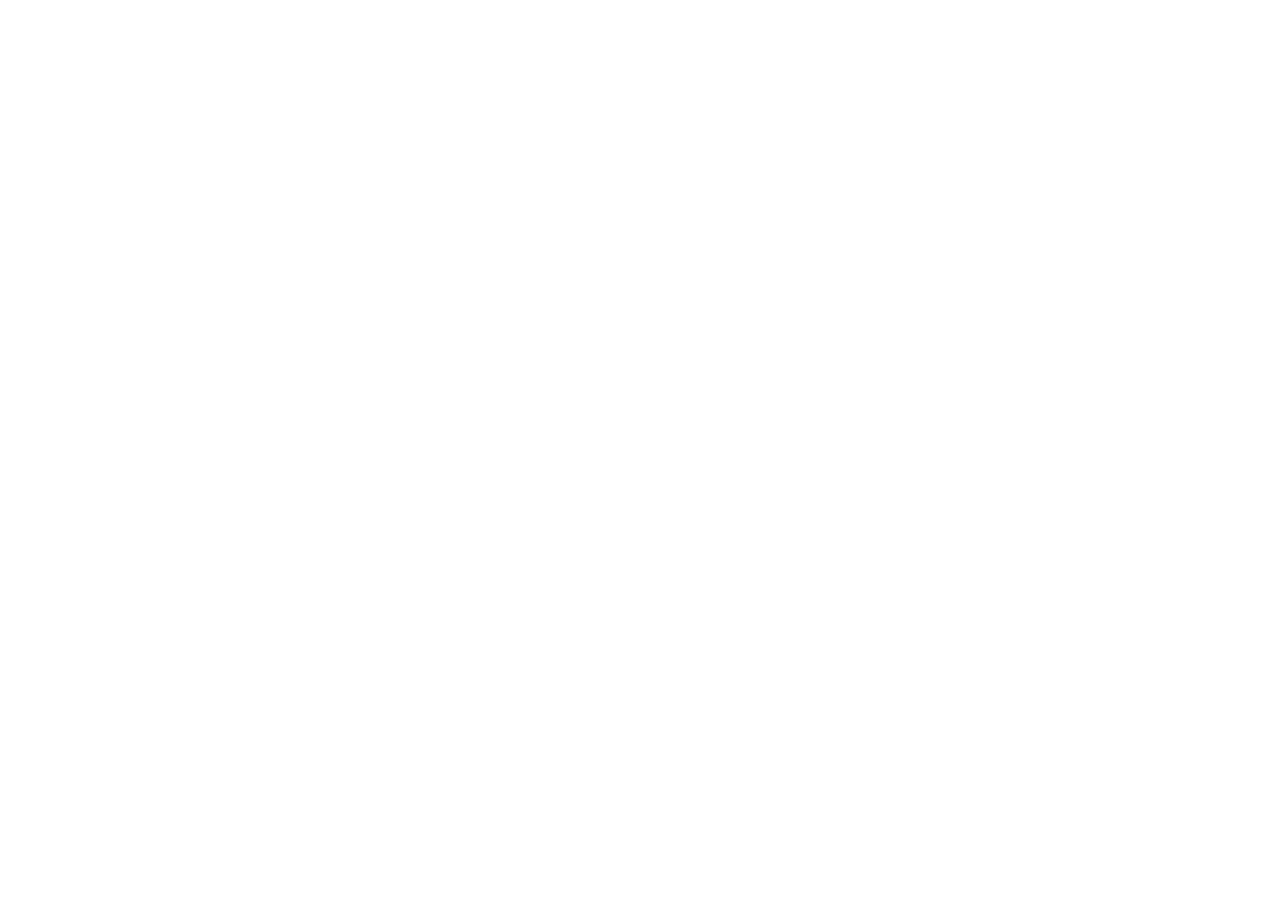
==== LocalTurístico/index.html @ b23d18bb "criação dos arquivos e pastas" ====
<!DOCTYPE html>
<html lang="pt-br">
  <head>
    <meta charset="UTF-8" />
    <meta name="viewport" content="width=device-width, initial-scale=1.0" />
    <title>Local Turístico</title>
    <link rel="stylesheet" href="style.css" />
  </head>
  <body></body>
</html>
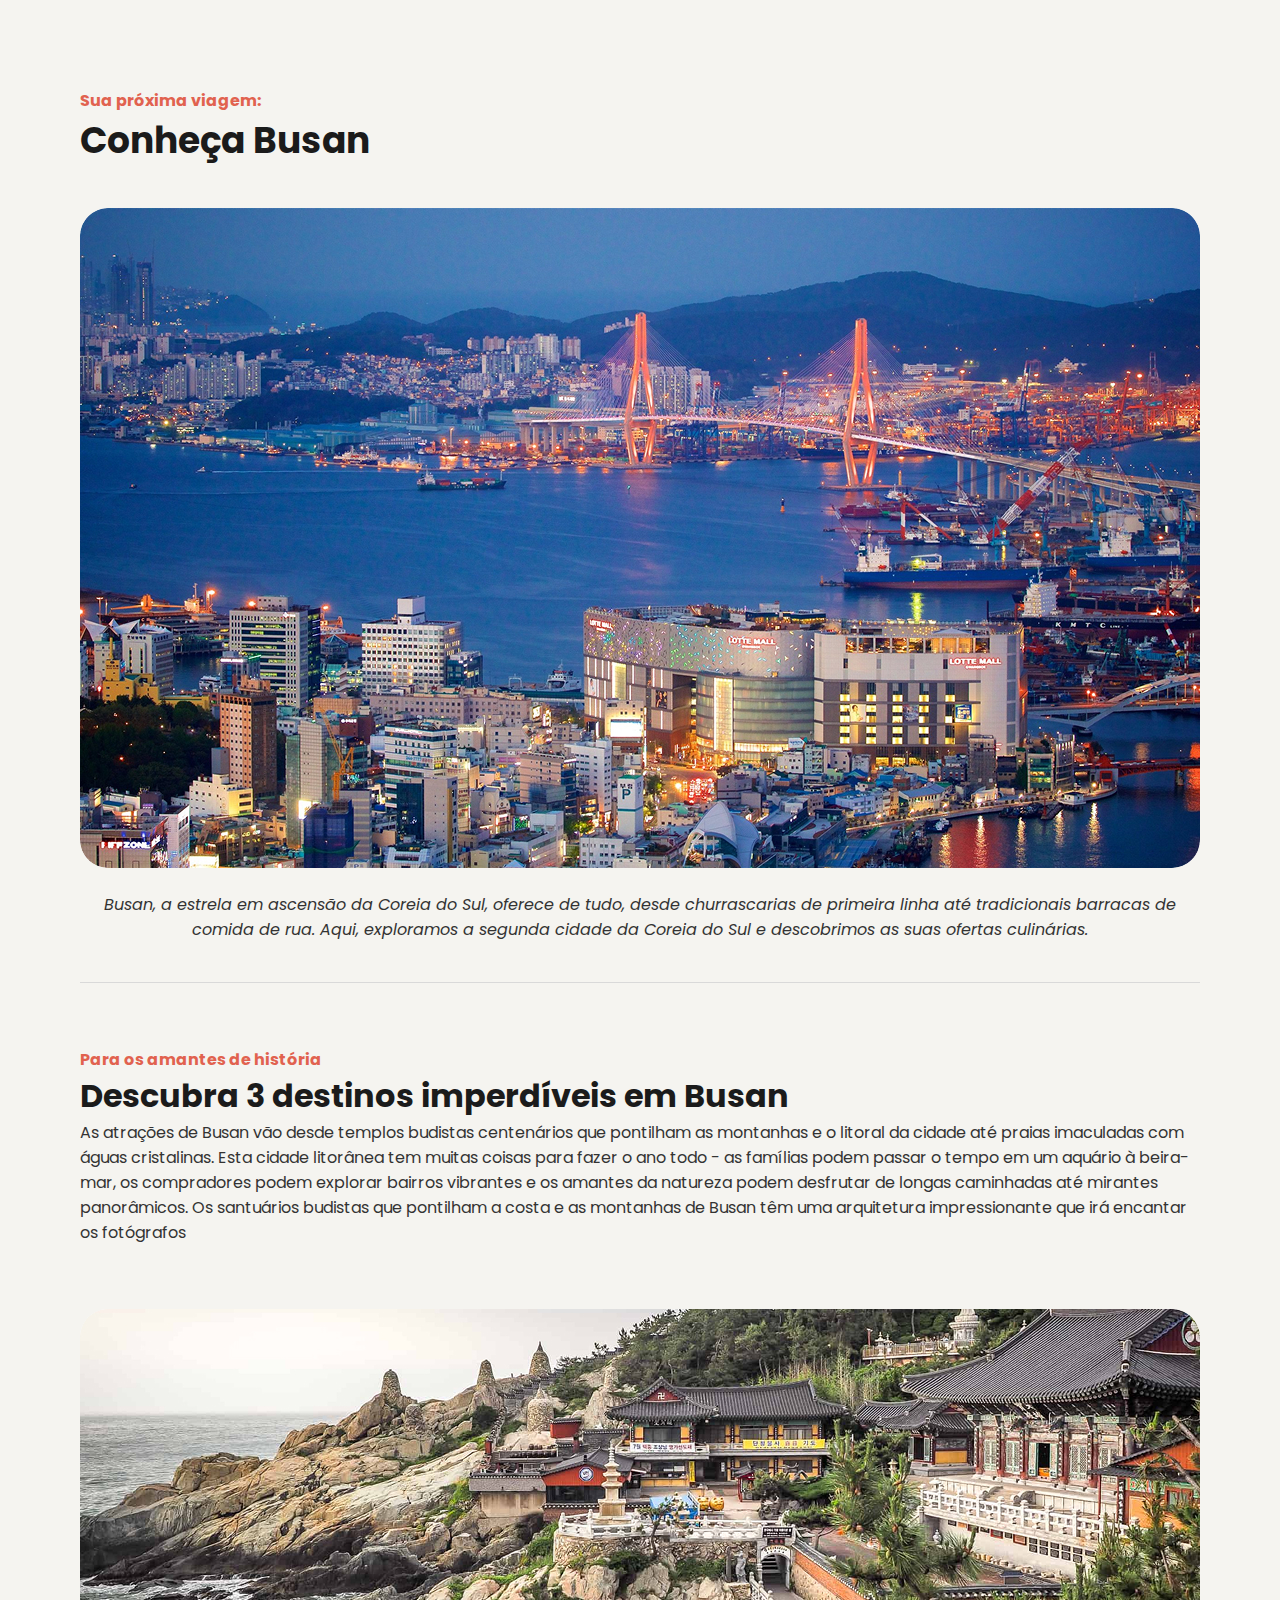
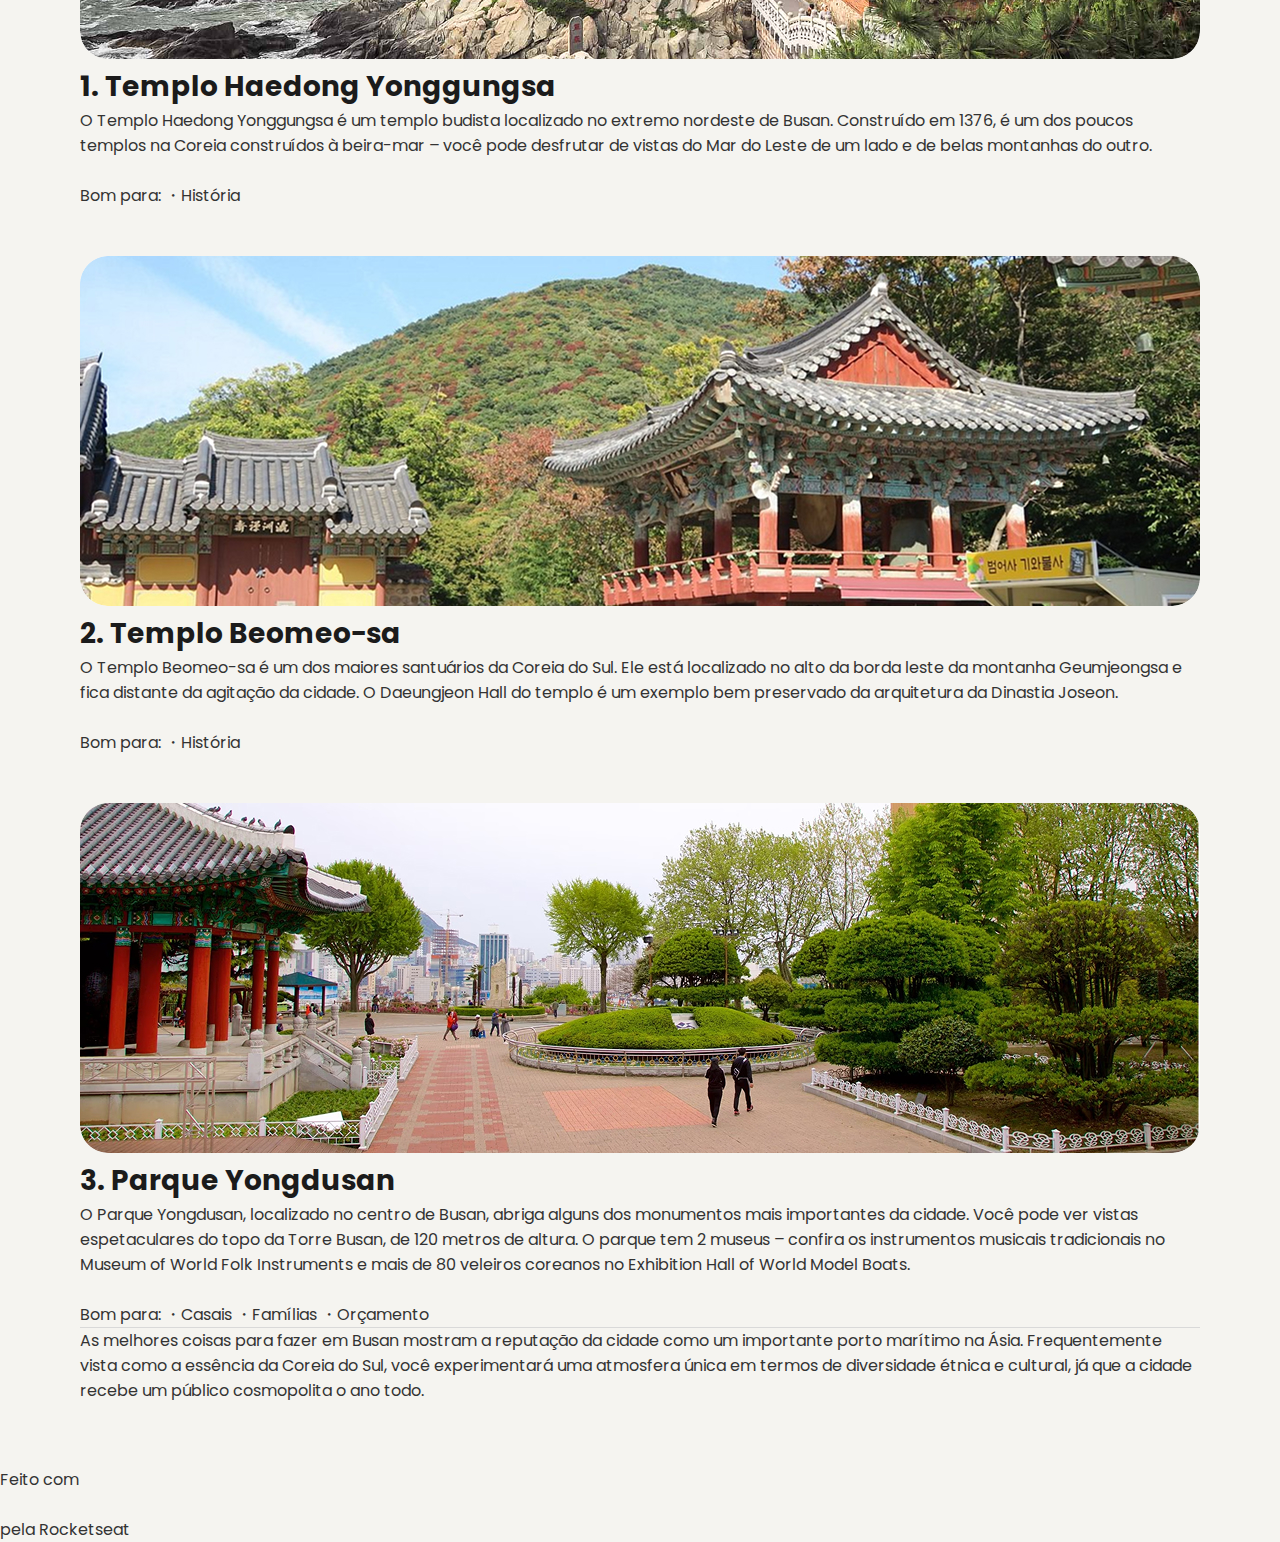
==== commit 87906ab2: "First Half" ====
--- a/LocalTurístico/index.html
+++ b/LocalTurístico/index.html
@@ -2,9 +2,123 @@
 <html lang="pt-br">
   <head>
     <meta charset="UTF-8" />
+    <link rel="preconnect" href="https://fonts.googleapis.com" />
+    <link rel="preconnect" href="https://fonts.gstatic.com" crossorigin />
     <meta name="viewport" content="width=device-width, initial-scale=1.0" />
     <title>Local Turístico</title>
     <link rel="stylesheet" href="style.css" />
+    <link
+      href="https://fonts.googleapis.com/css2?family=Alice&family=Open+Sans:ital,wght@0,300..800;1,300..800&family=Poppins:ital,wght@0,100;0,200;0,300;0,400;0,500;0,600;0,700;0,800;0,900;1,100;1,200;1,300;1,400;1,500;1,600;1,700;1,800;1,900&display=swap"
+      rel="stylesheet"
+    />
   </head>
-  <body></body>
+  <body>
+    <div id="page">
+      <section id="title-page">
+        <p class="headline">Sua próxima viagem:</p>
+        <h1>Conheça Busan</h1>
+      </section>
+      <section id="description">
+        <img
+          src="assets/busan.jpg"
+          alt="Imagem da cidade de Busan, prédios, uma ponte, rio, e varios navios"
+        />
+        <p>
+          Busan, a estrela em ascensão da Coreia do Sul, oferece de tudo, desde
+          churrascarias de primeira linha até tradicionais barracas de comida de
+          rua. Aqui, exploramos a segunda cidade da Coreia do Sul e descobrimos
+          as suas ofertas culinárias.
+        </p>
+      </section>
+      <section id="content-list">
+        <div class="divisor"></div>
+        <div id="title-list">
+          <div id="title">
+            <p class="headline">Para os amantes de história</p>
+            <h2>Descubra 3 destinos imperdíveis em Busan</h2>
+          </div>
+          <p>
+            As atrações de Busan vão desde templos budistas centenários que
+            pontilham as montanhas e o litoral da cidade até praias imaculadas
+            com águas cristalinas. Esta cidade litorânea tem muitas coisas para
+            fazer o ano todo - as famílias podem passar o tempo em um aquário à
+            beira-mar, os compradores podem explorar bairros vibrantes e os
+            amantes da natureza podem desfrutar de longas caminhadas até
+            mirantes panorâmicos. Os santuários budistas que pontilham a costa e
+            as montanhas de Busan têm uma arquitetura impressionante que irá
+            encantar os fotógrafos
+          </p>
+        </div>
+        <ol id="list">
+          <section class="card-travel">
+            <img
+              src="assets/image (1).jpg"
+              alt="Imagem do Templo Haedong Yonggungsa"
+            />
+            <div class="content-card">
+              <li>Templo Haedong Yonggungsa</li>
+              <p>
+                O Templo Haedong Yonggungsa é um templo budista localizado no
+                extremo nordeste de Busan. Construído em 1376, é um dos poucos
+                templos na Coreia construídos à beira-mar – você pode desfrutar
+                de vistas do Mar do Leste de um lado e de belas montanhas do
+                outro.
+                <br /><br />
+                Bom para:
+                <span class="historia">・História</span>
+              </p>
+            </div>
+          </section>
+          <section class="card-travel">
+            <img src="assets/image (2).jpg" alt="Imagem do Templo Beomeo-sa" />
+            <div class="content-card">
+              <li>Templo Beomeo-sa</li>
+              <p>
+                O Templo Beomeo-sa é um dos maiores santuários da Coreia do Sul.
+                Ele está localizado no alto da borda leste da montanha
+                Geumjeongsa e fica distante da agitação da cidade. O Daeungjeon
+                Hall do templo é um exemplo bem preservado da arquitetura da
+                Dinastia Joseon.
+                <br /><br />
+                Bom para:
+                <span class="historia">・História</span>
+              </p>
+            </div>
+          </section>
+          <section class="card-travel">
+            <img src="assets/image (3).jpg" alt="Imagem do Parque Yongdusan" />
+            <div class="content-card">
+              <li>Parque Yongdusan</li>
+              <p>
+                O Parque Yongdusan, localizado no centro de Busan, abriga alguns
+                dos monumentos mais importantes da cidade. Você pode ver vistas
+                espetaculares do topo da Torre Busan, de 120 metros de altura. O
+                parque tem 2 museus – confira os instrumentos musicais
+                tradicionais no Museum of World Folk Instruments e mais de 80
+                veleiros coreanos no Exhibition Hall of World Model Boats.
+                <br /><br />
+                Bom para:
+                <span class="casais">・Casais</span>
+                <span class="familias">・Famílias</span>
+                <span class="orçamento">・Orçamento</span>
+              </p>
+            </div>
+          </section>
+        </ol>
+      </section>
+      <div class="divisor"></div>
+      <p>
+        As melhores coisas para fazer em Busan mostram a reputação da cidade
+        como um importante porto marítimo na Ásia. Frequentemente vista como a
+        essência da Coreia do Sul, você experimentará uma atmosfera única em
+        termos de diversidade étnica e cultural, já que a cidade recebe um
+        público cosmopolita o ano todo.
+      </p>
+    </div>
+    <footer>
+      <p>Feito com</p>
+      <img src="" alt="" />
+      <p>pela Rocketseat</p>
+    </footer>
+  </body>
 </html>
--- a/LocalTurístico/style.css
+++ b/LocalTurístico/style.css
@@ -0,0 +1,95 @@
+* {
+  margin: 0px;
+  padding: 0px;
+  box-sizing: border-box;
+}
+
+:root {
+  font-family: "Poppins", sans-serif;
+  --background-default: #f5f4f0;
+  --border-primary: #d9d9d9;
+  --text-primary: #1b1b1b;
+  --text-secondary: #333333;
+  --text-tertiary: #696969;
+  --text-headline: #e1624f;
+  --accent-blue: #0c51a7;
+  --accent-orange: #e95e10;
+  --accent-pink: #e5245e;
+  --accent-purple: #591b98;
+}
+
+body {
+  background-color: var(--background-default);
+}
+
+#page {
+  width: 1120px;
+  margin: 88px auto 64px;
+}
+
+#title-page {
+  display: flex;
+  flex-direction: column;
+  margin-bottom: 40px;
+}
+
+img {
+  border-radius: 28px;
+}
+
+h1 {
+  font-size: 36px;
+}
+
+h2 {
+  font-size: 32px;
+}
+
+li {
+  font-size: 28px;
+  font-weight: bold;
+}
+
+h1,
+h2,
+li {
+  color: var(--text-primary);
+}
+
+p {
+  color: var(--text-secondary);
+}
+
+.headline {
+  font-weight: bold;
+  font-size: 16px;
+  color: var(--text-headline);
+}
+
+#description {
+  display: flex;
+  flex-direction: column;
+  gap: 24px;
+  margin-bottom: 40px;
+  text-align: center;
+  font-style: italic;
+}
+
+#content-list {
+  display: flex;
+  flex-direction: column;
+  gap: 64px;
+}
+
+ol {
+  display: flex;
+  flex-direction: column;
+  gap: 48px;
+  list-style-position: inside;
+}
+
+.divisor {
+  height: 1px;
+  background-color: var(--border-primary);
+  width: 100%;
+}
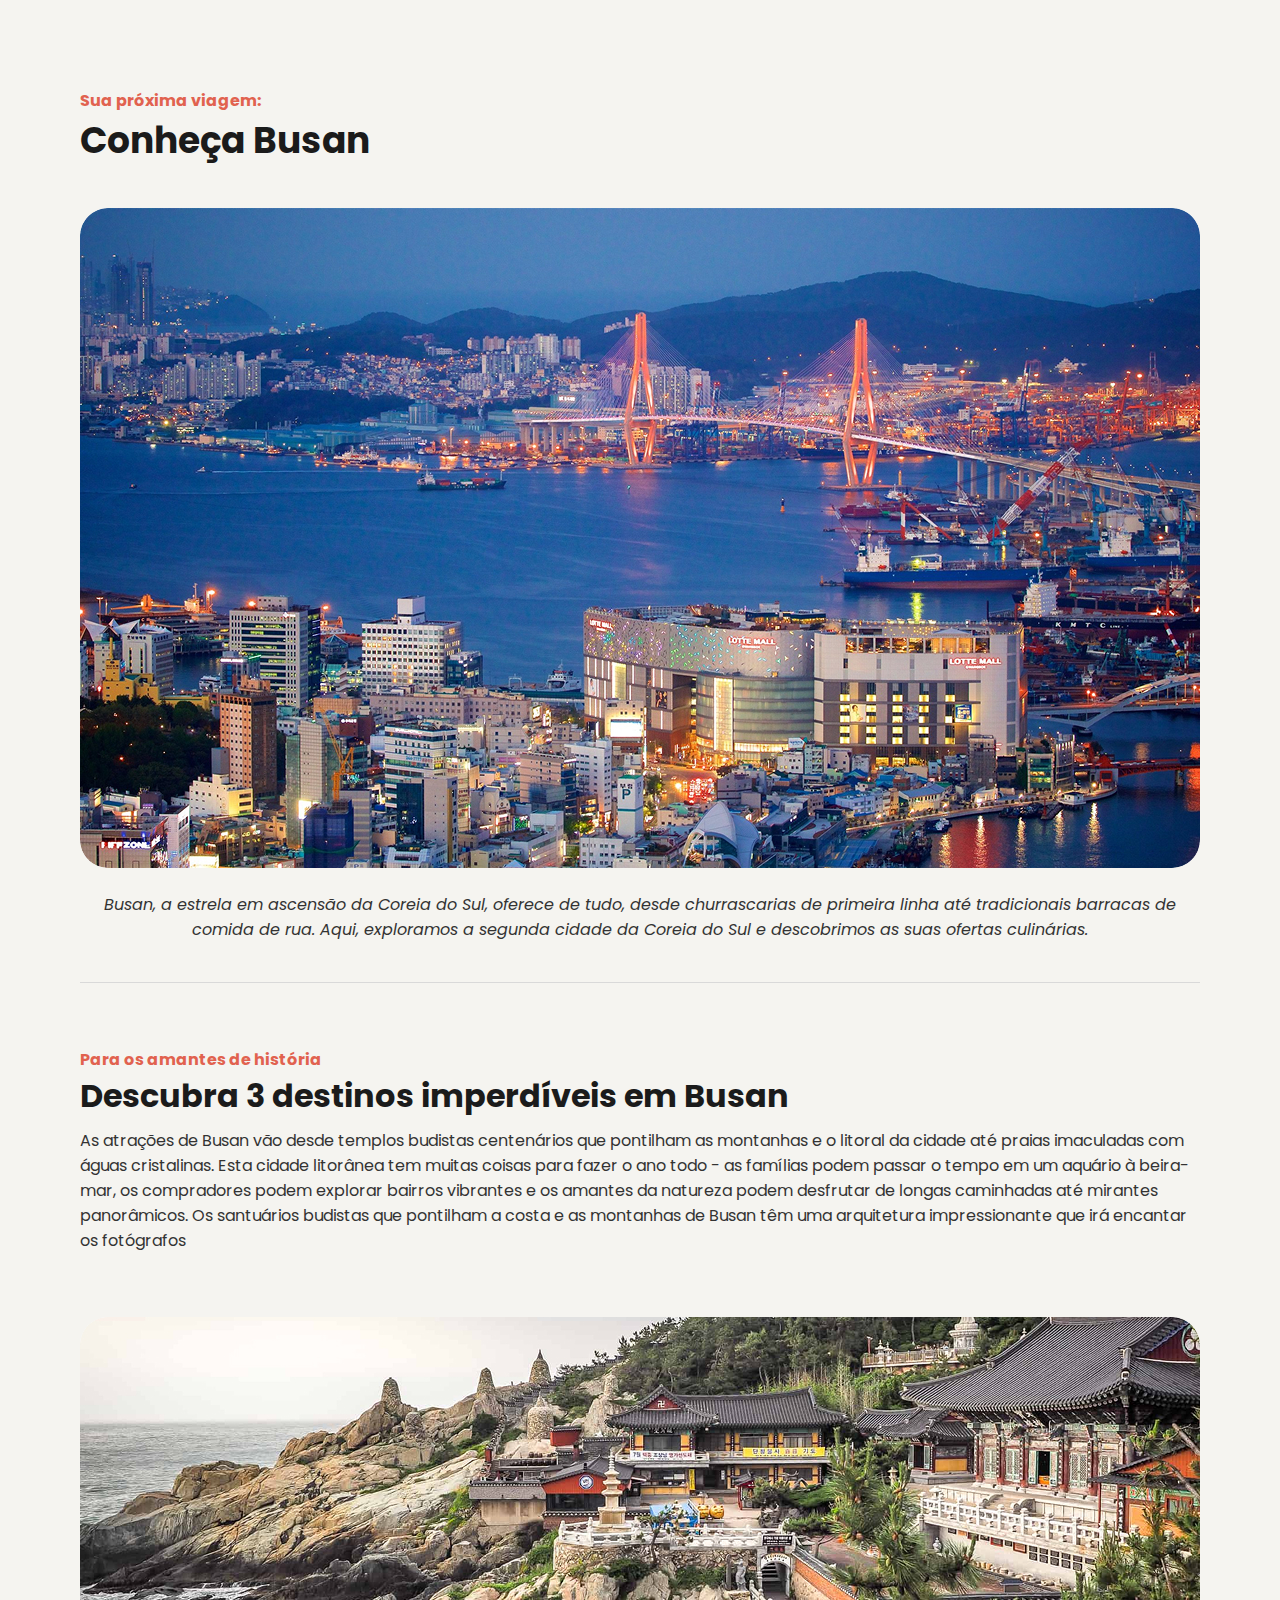
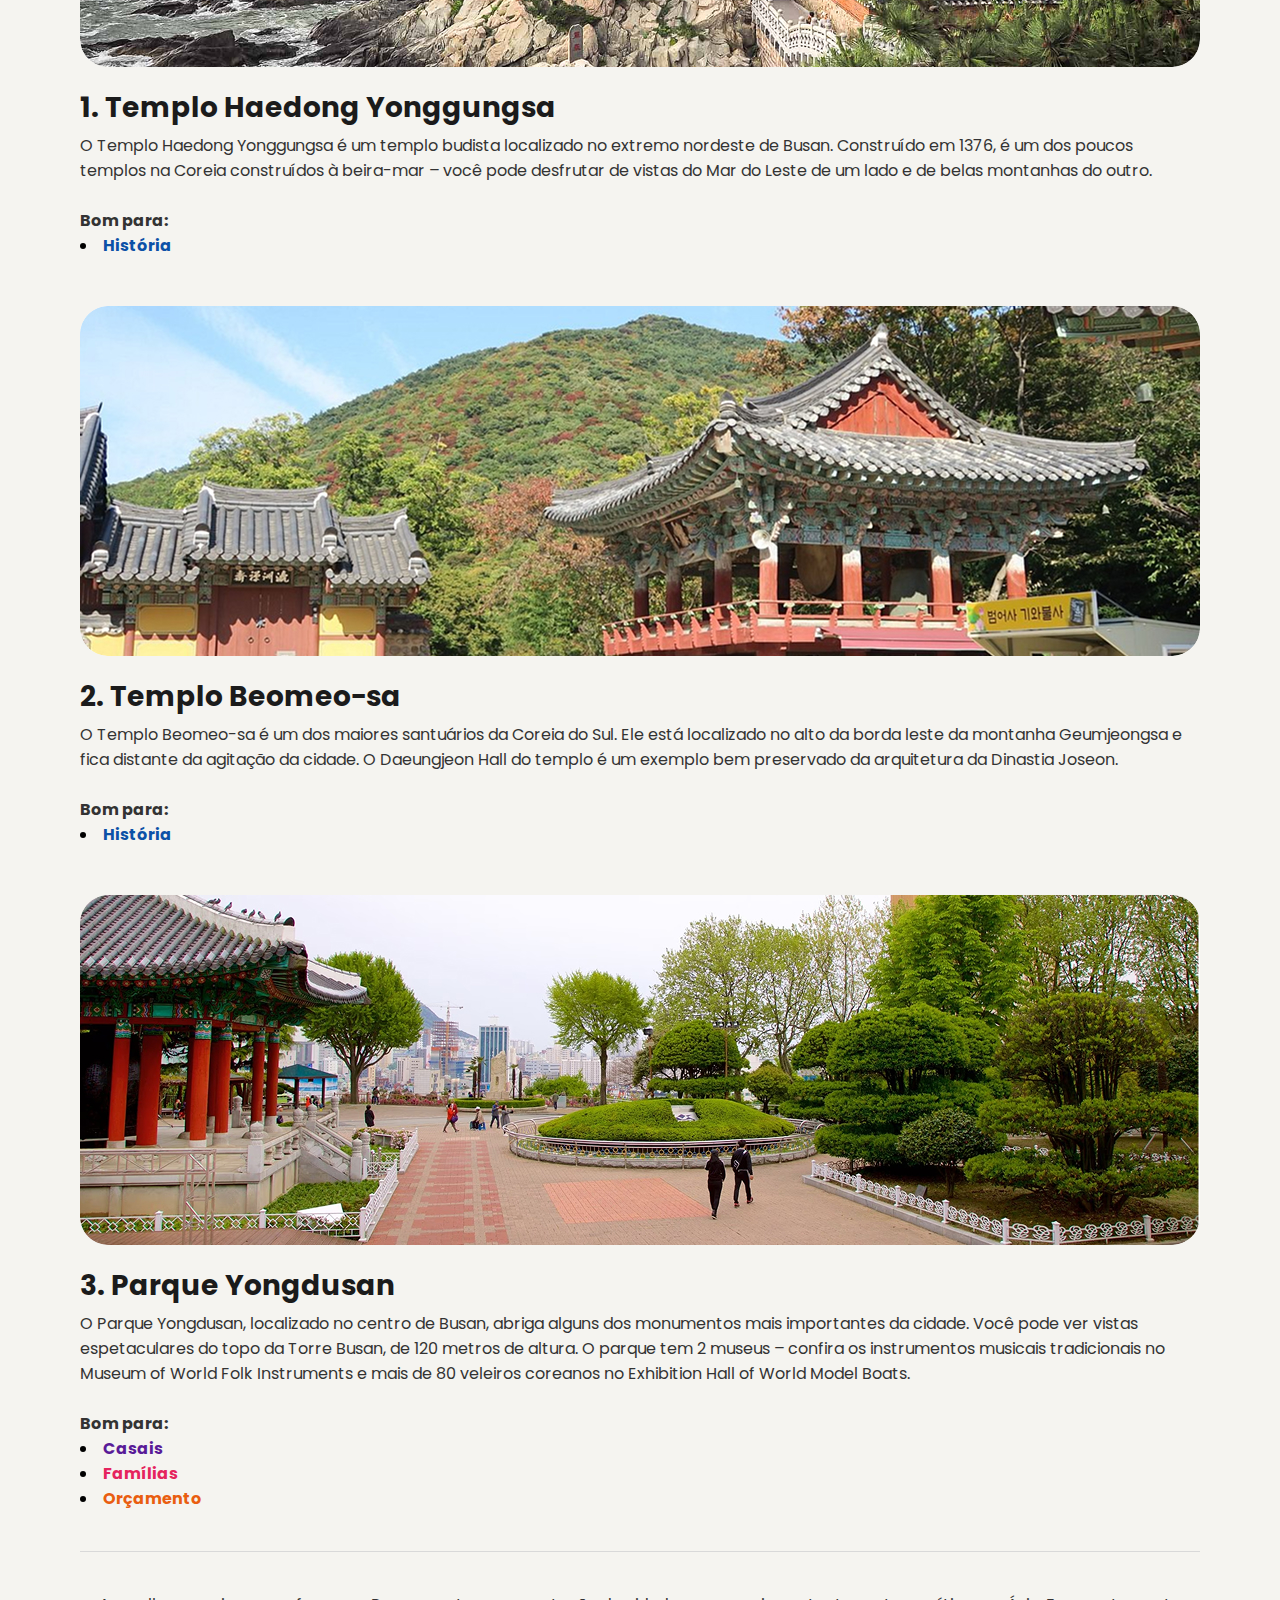
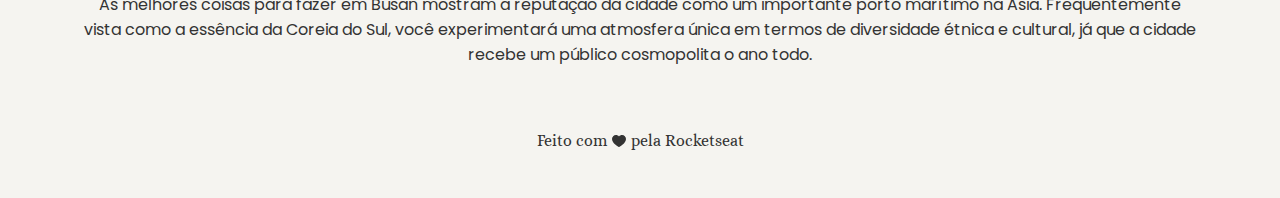
==== commit c2947875: "FinishedProject" ====
--- a/LocalTurístico/index.html
+++ b/LocalTurístico/index.html
@@ -9,6 +9,10 @@
     <link rel="stylesheet" href="style.css" />
     <link
       href="https://fonts.googleapis.com/css2?family=Alice&family=Open+Sans:ital,wght@0,300..800;1,300..800&family=Poppins:ital,wght@0,100;0,200;0,300;0,400;0,500;0,600;0,700;0,800;0,900;1,100;1,200;1,300;1,400;1,500;1,600;1,700;1,800;1,900&display=swap"
+      rel="stylesheet"
+    />
+    <link
+      href="https://fonts.googleapis.com/css2?family=Alice&family=Poppins:ital,wght@0,100;0,200;0,300;0,400;0,500;0,600;0,700;0,800;0,900;1,100;1,200;1,300;1,400;1,500;1,600;1,700;1,800;1,900&display=swap"
       rel="stylesheet"
     />
   </head>
@@ -56,7 +60,7 @@
               alt="Imagem do Templo Haedong Yonggungsa"
             />
             <div class="content-card">
-              <li>Templo Haedong Yonggungsa</li>
+              <li class="li-title">Templo Haedong Yonggungsa</li>
               <p>
                 O Templo Haedong Yonggungsa é um templo budista localizado no
                 extremo nordeste de Busan. Construído em 1376, é um dos poucos
@@ -64,15 +68,17 @@
                 de vistas do Mar do Leste de um lado e de belas montanhas do
                 outro.
                 <br /><br />
-                Bom para:
-                <span class="historia">・História</span>
+                <span>Bom para:</span>
+                <ul>
+                  <li><span class="historia">História</span></li>
+                </ul>
               </p>
             </div>
           </section>
           <section class="card-travel">
             <img src="assets/image (2).jpg" alt="Imagem do Templo Beomeo-sa" />
             <div class="content-card">
-              <li>Templo Beomeo-sa</li>
+              <li class="li-title">Templo Beomeo-sa</li>
               <p>
                 O Templo Beomeo-sa é um dos maiores santuários da Coreia do Sul.
                 Ele está localizado no alto da borda leste da montanha
@@ -80,15 +86,17 @@
                 Hall do templo é um exemplo bem preservado da arquitetura da
                 Dinastia Joseon.
                 <br /><br />
-                Bom para:
-                <span class="historia">・História</span>
+                <span> Bom para: </span>
+                <ul>
+                  <li><span class="historia">História</span></li>
+                </ul>
               </p>
             </div>
           </section>
           <section class="card-travel">
             <img src="assets/image (3).jpg" alt="Imagem do Parque Yongdusan" />
             <div class="content-card">
-              <li>Parque Yongdusan</li>
+              <li class="li-title">Parque Yongdusan</li>
               <p>
                 O Parque Yongdusan, localizado no centro de Busan, abriga alguns
                 dos monumentos mais importantes da cidade. Você pode ver vistas
@@ -97,17 +105,19 @@
                 tradicionais no Museum of World Folk Instruments e mais de 80
                 veleiros coreanos no Exhibition Hall of World Model Boats.
                 <br /><br />
-                Bom para:
-                <span class="casais">・Casais</span>
-                <span class="familias">・Famílias</span>
-                <span class="orçamento">・Orçamento</span>
+                <span>Bom para:</span>
+                <ul>
+                  <li><span class="casais">Casais</span></li>
+                  <li><span class="familias">Famílias</span></li>
+                  <li><span class="orçamento">Orçamento</span></li>
+                </ul>
               </p>
             </div>
           </section>
         </ol>
       </section>
       <div class="divisor"></div>
-      <p>
+      <p id="msg">
         As melhores coisas para fazer em Busan mostram a reputação da cidade
         como um importante porto marítimo na Ásia. Frequentemente vista como a
         essência da Coreia do Sul, você experimentará uma atmosfera única em
@@ -117,7 +127,7 @@
     </div>
     <footer>
       <p>Feito com</p>
-      <img src="" alt="" />
+      <img src="assets/ph_heart-fill (1).svg" alt="Coração para simbolizar a palavra amor" />
       <p>pela Rocketseat</p>
     </footer>
   </body>
--- a/LocalTurístico/style.css
+++ b/LocalTurístico/style.css
@@ -25,12 +25,14 @@
 #page {
   width: 1120px;
   margin: 88px auto 64px;
+  display: flex;
+  flex-direction: column;
+  gap: 40px;
 }
 
 #title-page {
   display: flex;
   flex-direction: column;
-  margin-bottom: 40px;
 }
 
 img {
@@ -45,14 +47,15 @@
   font-size: 32px;
 }
 
-li {
+.li-title {
   font-size: 28px;
   font-weight: bold;
+  margin-bottom: 4px;
 }
 
 h1,
 h2,
-li {
+.li-title {
   color: var(--text-primary);
 }
 
@@ -70,7 +73,6 @@
   display: flex;
   flex-direction: column;
   gap: 24px;
-  margin-bottom: 40px;
   text-align: center;
   font-style: italic;
 }
@@ -81,6 +83,12 @@
   gap: 64px;
 }
 
+#title-list {
+  display: flex;
+  flex-direction: column;
+  gap: 8px;
+}
+
 ol {
   display: flex;
   flex-direction: column;
@@ -88,8 +96,53 @@
   list-style-position: inside;
 }
 
+span {
+  font-weight: bold;
+}
+
+.card-travel {
+  display: flex;
+  flex-direction: column;
+  gap: 20px;
+}
+
+ul li {
+  font-size: 16px;
+  list-style-type: disc;
+}
+
 .divisor {
   height: 1px;
   background-color: var(--border-primary);
   width: 100%;
 }
+
+.historia {
+  color: var(--accent-blue);
+}
+
+.casais {
+  color: var(--accent-purple);
+}
+
+.familias {
+  color: var(--accent-pink);
+}
+
+.orçamento {
+  color: var(--accent-orange);
+}
+
+#msg {
+  text-align: center;
+}
+
+footer {
+  display: flex;
+  flex-direction: row;
+  align-items: center;
+  justify-content: center;
+  gap: 4px;
+  font-family: "Alice", serif;
+  margin-bottom: 48px;
+}
